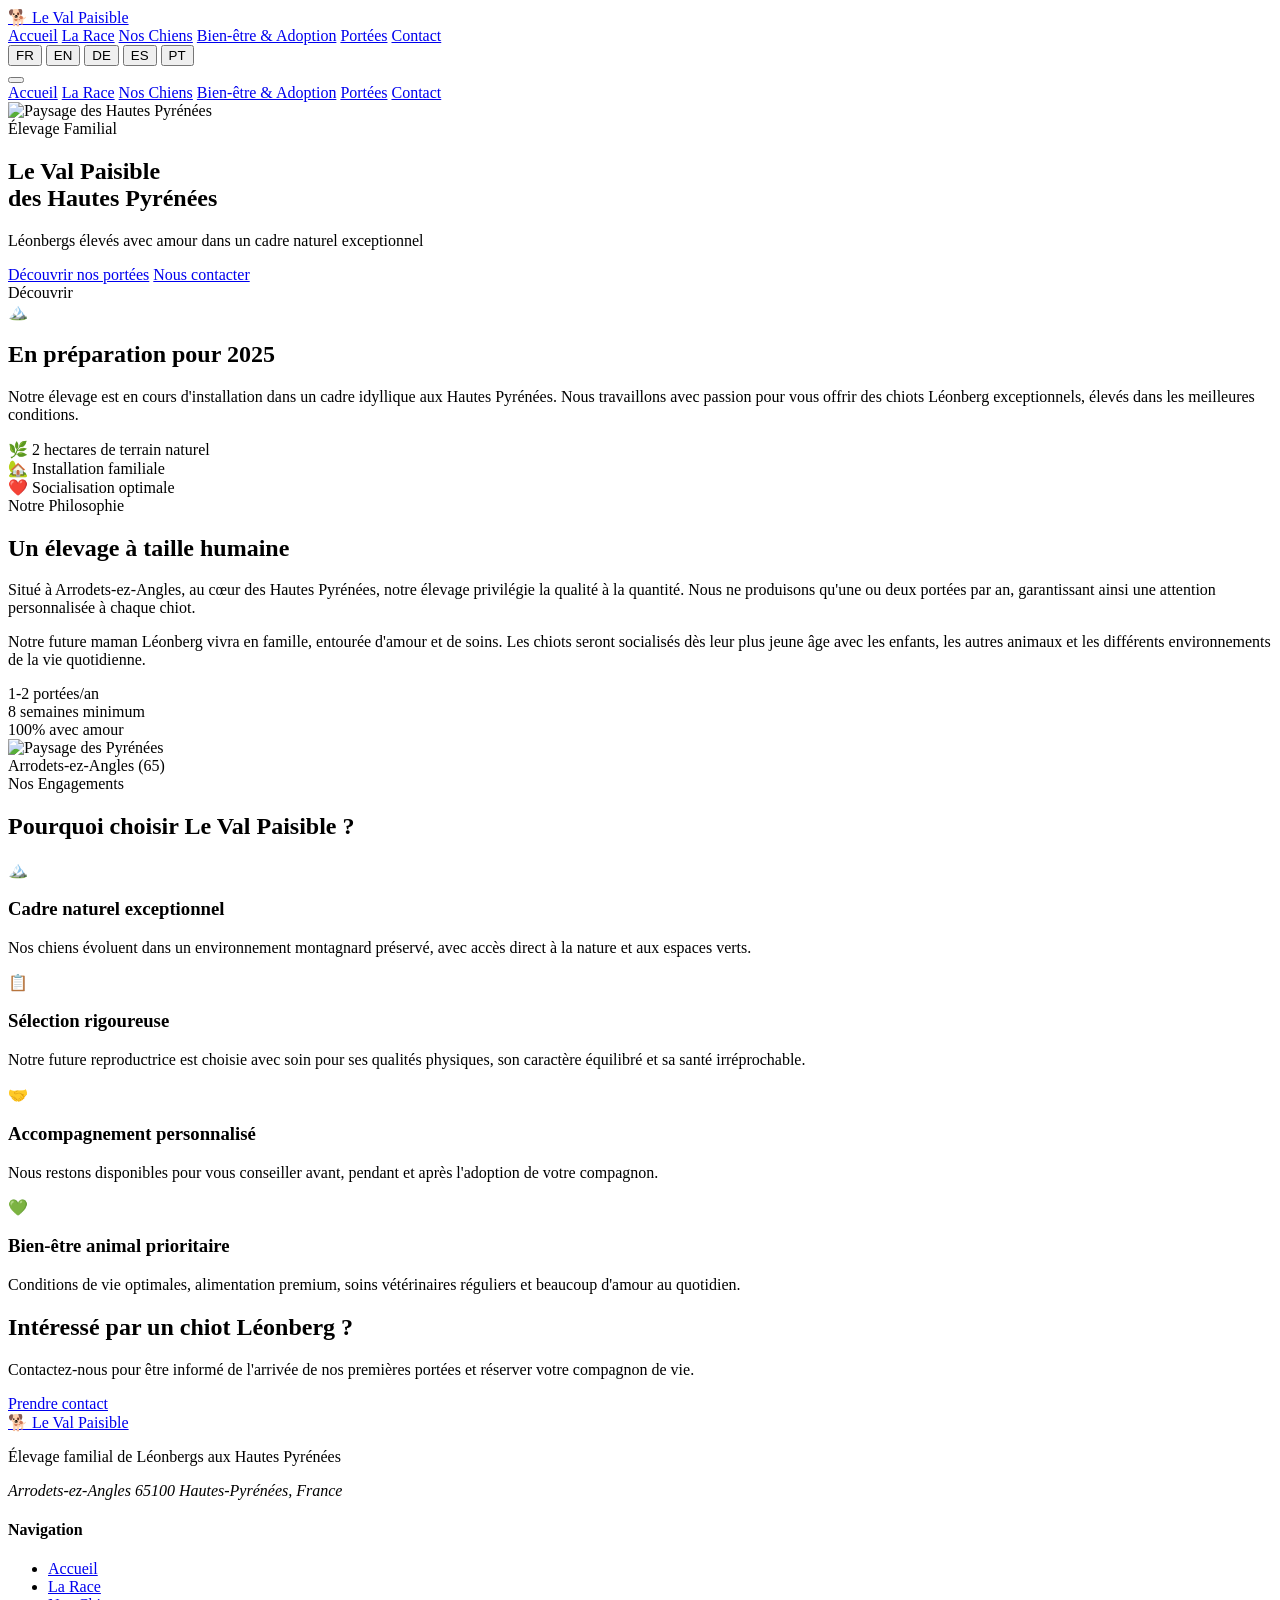
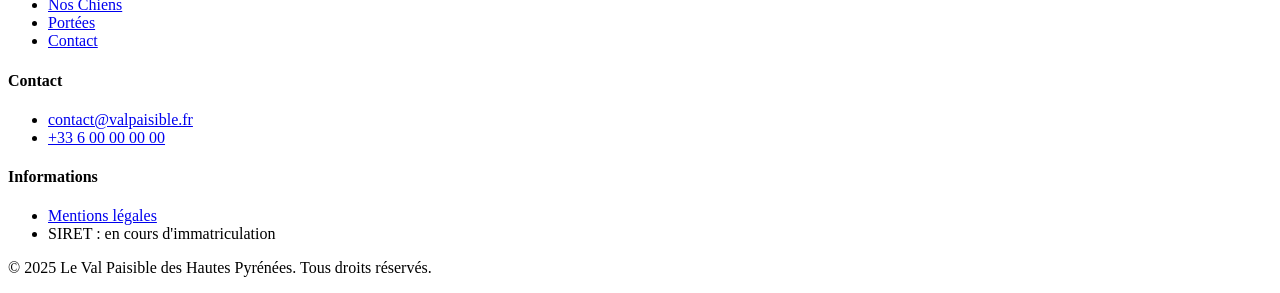
==== index.html @ d99f8576 "Add files via upload" ====
<!DOCTYPE html>
<html lang="fr">
<head>
    <meta charset="UTF-8">
    <meta name="viewport" content="width=device-width, initial-scale=1.0">
    <title>Le Val Paisible des Hautes Pyrénées - Élevage Léonberg</title>
    <meta name="description" content="Élevage familial de Léonbergs aux Hautes Pyrénées. Chiots disponibles en 2025. Sélection, bien-être et socialisation dans un cadre naturel exceptionnel.">
    <meta name="keywords" content="léonberg, élevage, chiots, Hautes Pyrénées, chien de race, Arrodets-ez-Angles">
    
    <!-- Open Graph -->
    <meta property="og:title" content="Le Val Paisible des Hautes Pyrénées - Élevage Léonberg">
    <meta property="og:description" content="Élevage familial de Léonbergs aux Hautes Pyrénées. Chiots disponibles en 2025.">
    <meta property="og:type" content="website">
    <meta property="og:url" content="https://val-paisible-leonberg.github.io/index.html">
    <meta property="og:image" content="images/placeholder-og-image.jpg">
    
    <!-- Favicon -->
    <link rel="icon" type="image/svg+xml" href="data:image/svg+xml,<svg xmlns='http://www.w3.org/2000/svg' viewBox='0 0 100 100'><text y='.9em' font-size='90'>🐕</text></svg>">
    
    <!-- CSS -->
    <link rel="stylesheet" href="css/style.css">
    
    <!-- Google Fonts -->
    <link rel="preconnect" href="https://fonts.googleapis.com">
    <link rel="preconnect" href="https://fonts.gstatic.com" crossorigin>
    <link href="https://fonts.googleapis.com/css2?family=Cormorant+Garamond:wght@400;500;600;700&family=Open+Sans:wght@300;400;500;600&display=swap" rel="stylesheet">
</head>
<body>
    <!-- Header -->
    <header class="header">
        <div class="header-container">
            <a href="index.html" class="logo">
                <span class="logo-icon">🐕</span>
                <span class="logo-text">Le Val Paisible</span>
            </a>
            
            <nav class="nav-desktop">
                <a href="index.html" class="nav-link active" data-i18n="nav_home">Accueil</a>
                <a href="la-race.html" class="nav-link" data-i18n="nav_race">La Race</a>
                <a href="nos-chiens.html" class="nav-link" data-i18n="nav_our_dogs">Nos Chiens</a>
                <a href="bien-etre-adoption.html" class="nav-link" data-i18n="nav_adoption">Bien-être & Adoption</a>
                <a href="portees.html" class="nav-link" data-i18n="nav_litters">Portées</a>
                <a href="contact.html" class="nav-link" data-i18n="nav_contact">Contact</a>
            </nav>
            
            <div class="header-actions">
                <!-- Language Switcher -->
                <div class="language-switcher">
                    <button class="lang-btn active" data-lang="fr" title="Français">FR</button>
                    <button class="lang-btn" data-lang="en" title="English">EN</button>
                    <button class="lang-btn" data-lang="de" title="Deutsch">DE</button>
                    <button class="lang-btn" data-lang="es" title="Español">ES</button>
                    <button class="lang-btn" data-lang="pt" title="Português">PT</button>
                </div>
                
                <!-- Mobile Menu Button -->
                <button class="mobile-menu-btn" aria-label="Menu">
                    <span></span>
                    <span></span>
                    <span></span>
                </button>
            </div>
        </div>
        
        <!-- Mobile Menu -->
        <nav class="nav-mobile">
            <a href="index.html" class="nav-link active" data-i18n="nav_home">Accueil</a>
            <a href="la-race.html" class="nav-link" data-i18n="nav_race">La Race</a>
            <a href="nos-chiens.html" class="nav-link" data-i18n="nav_our_dogs">Nos Chiens</a>
            <a href="bien-etre-adoption.html" class="nav-link" data-i18n="nav_adoption">Bien-être & Adoption</a>
            <a href="portees.html" class="nav-link" data-i18n="nav_litters">Portées</a>
            <a href="contact.html" class="nav-link" data-i18n="nav_contact">Contact</a>
        </nav>
    </header>

    <!-- Hero Section -->
    <section class="hero">
        <div class="hero-bg">
            <img src="images/placeholder-hero-mountains.jpg" alt="Paysage des Hautes Pyrénées" class="hero-image">
            <div class="hero-overlay"></div>
        </div>
        <div class="hero-content">
            <span class="hero-badge" data-i18n="hero_badge">Élevage Familial</span>
            <h1 class="hero-title" data-i18n="hero_title">Le Val Paisible<br>des Hautes Pyrénées</h1>
            <p class="hero-subtitle" data-i18n="hero_subtitle">Léonbergs élevés avec amour dans un cadre naturel exceptionnel</p>
            <div class="hero-cta">
                <a href="portees.html" class="btn btn-primary" data-i18n="btn_litters">Découvrir nos portées</a>
                <a href="contact.html" class="btn btn-secondary" data-i18n="btn_contact">Nous contacter</a>
            </div>
        </div>
        <div class="hero-scroll">
            <span class="scroll-text" data-i18n="scroll_down">Découvrir</span>
            <div class="scroll-arrow"></div>
        </div>
    </section>

    <!-- Preparation Badge Section -->
    <section class="preparation-section">
        <div class="container">
            <div class="preparation-badge-large">
                <span class="badge-icon">🏔️</span>
                <h2 data-i18n="prep_title">En préparation pour 2025</h2>
                <p data-i18n="prep_text">Notre élevage est en cours d'installation dans un cadre idyllique aux Hautes Pyrénées. Nous travaillons avec passion pour vous offrir des chiots Léonberg exceptionnels, élevés dans les meilleures conditions.</p>
                <div class="prep-features">
                    <div class="prep-feature">
                        <span class="feature-icon">🌿</span>
                        <span data-i18n="prep_feature1">2 hectares de terrain naturel</span>
                    </div>
                    <div class="prep-feature">
                        <span class="feature-icon">🏡</span>
                        <span data-i18n="prep_feature2">Installation familiale</span>
                    </div>
                    <div class="prep-feature">
                        <span class="feature-icon">❤️</span>
                        <span data-i18n="prep_feature3">Socialisation optimale</span>
                    </div>
                </div>
            </div>
        </div>
    </section>

    <!-- About Section -->
    <section class="about-section">
        <div class="container">
            <div class="about-grid">
                <div class="about-content">
                    <span class="section-label" data-i18n="about_label">Notre Philosophie</span>
                    <h2 class="section-title" data-i18n="about_title">Un élevage à taille humaine</h2>
                    <p class="about-text" data-i18n="about_text1">Situé à Arrodets-ez-Angles, au cœur des Hautes Pyrénées, notre élevage privilégie la qualité à la quantité. Nous ne produisons qu'une ou deux portées par an, garantissant ainsi une attention personnalisée à chaque chiot.</p>
                    <p class="about-text" data-i18n="about_text2">Notre future maman Léonberg vivra en famille, entourée d'amour et de soins. Les chiots seront socialisés dès leur plus jeune âge avec les enfants, les autres animaux et les différents environnements de la vie quotidienne.</p>
                    <div class="about-stats">
                        <div class="stat">
                            <span class="stat-number">1-2</span>
                            <span class="stat-label" data-i18n="stat_litters">portées/an</span>
                        </div>
                        <div class="stat">
                            <span class="stat-number">8</span>
                            <span class="stat-label" data-i18n="stat_weeks">semaines minimum</span>
                        </div>
                        <div class="stat">
                            <span class="stat-number">100%</span>
                            <span class="stat-label" data-i18n="stat_love">avec amour</span>
                        </div>
                    </div>
                </div>
                <div class="about-image">
                    <img src="images/placeholder-about-landscape.jpg" alt="Paysage des Pyrénées">
                    <div class="about-image-caption">
                        <span data-i18n="caption_location">Arrodets-ez-Angles (65)</span>
                    </div>
                </div>
            </div>
        </div>
    </section>

    <!-- Features Section -->
    <section class="features-section">
        <div class="container">
            <div class="section-header">
                <span class="section-label" data-i18n="features_label">Nos Engagements</span>
                <h2 class="section-title" data-i18n="features_title">Pourquoi choisir Le Val Paisible ?</h2>
            </div>
            <div class="features-grid">
                <div class="feature-card">
                    <div class="feature-icon-large">🏔️</div>
                    <h3 data-i18n="feature1_title">Cadre naturel exceptionnel</h3>
                    <p data-i18n="feature1_text">Nos chiens évoluent dans un environnement montagnard préservé, avec accès direct à la nature et aux espaces verts.</p>
                </div>
                <div class="feature-card">
                    <div class="feature-icon-large">📋</div>
                    <h3 data-i18n="feature2_title">Sélection rigoureuse</h3>
                    <p data-i18n="feature2_text">Notre future reproductrice est choisie avec soin pour ses qualités physiques, son caractère équilibré et sa santé irréprochable.</p>
                </div>
                <div class="feature-card">
                    <div class="feature-icon-large">🤝</div>
                    <h3 data-i18n="feature3_title">Accompagnement personnalisé</h3>
                    <p data-i18n="feature3_text">Nous restons disponibles pour vous conseiller avant, pendant et après l'adoption de votre compagnon.</p>
                </div>
                <div class="feature-card">
                    <div class="feature-icon-large">💚</div>
                    <h3 data-i18n="feature4_title">Bien-être animal prioritaire</h3>
                    <p data-i18n="feature4_text">Conditions de vie optimales, alimentation premium, soins vétérinaires réguliers et beaucoup d'amour au quotidien.</p>
                </div>
            </div>
        </div>
    </section>

    <!-- CTA Section -->
    <section class="cta-section">
        <div class="container">
            <div class="cta-content">
                <h2 data-i18n="cta_title">Intéressé par un chiot Léonberg ?</h2>
                <p data-i18n="cta_text">Contactez-nous pour être informé de l'arrivée de nos premières portées et réserver votre compagnon de vie.</p>
                <a href="contact.html" class="btn btn-primary btn-large" data-i18n="cta_button">Prendre contact</a>
            </div>
        </div>
    </section>

    <!-- Footer -->
    <footer class="footer">
        <div class="container">
            <div class="footer-grid">
                <div class="footer-brand">
                    <a href="index.html" class="footer-logo">
                        <span class="logo-icon">🐕</span>
                        <span class="logo-text">Le Val Paisible</span>
                    </a>
                    <p class="footer-tagline" data-i18n="footer_tagline">Élevage familial de Léonbergs aux Hautes Pyrénées</p>
                    <address class="footer-address">
                        <span>Arrodets-ez-Angles</span>
                        <span>65100 Hautes-Pyrénées, France</span>
                    </address>
                </div>
                <div class="footer-nav">
                    <h4 data-i18n="footer_nav">Navigation</h4>
                    <ul>
                        <li><a href="index.html" data-i18n="nav_home">Accueil</a></li>
                        <li><a href="la-race.html" data-i18n="nav_race">La Race</a></li>
                        <li><a href="nos-chiens.html" data-i18n="nav_our_dogs">Nos Chiens</a></li>
                        <li><a href="portees.html" data-i18n="nav_litters">Portées</a></li>
                        <li><a href="contact.html" data-i18n="nav_contact">Contact</a></li>
                    </ul>
                </div>
                <div class="footer-contact">
                    <h4 data-i18n="footer_contact">Contact</h4>
                    <ul>
                        <li><a href="mailto:contact@valpaisible.fr">contact@valpaisible.fr</a></li>
                        <li><a href="tel:+33600000000">+33 6 00 00 00 00</a></li>
                    </ul>
                </div>
                <div class="footer-legal">
                    <h4 data-i18n="footer_legal">Informations</h4>
                    <ul>
                        <li><a href="#" data-i18n="footer_mentions">Mentions légales</a></li>
                        <li><span data-i18n="footer_siret">SIRET : en cours d'immatriculation</span></li>
                    </ul>
                </div>
            </div>
            <div class="footer-bottom">
                <p>&copy; 2025 Le Val Paisible des Hautes Pyrénées. <span data-i18n="footer_rights">Tous droits réservés.</span></p>
            </div>
        </div>
    </footer>

    <!-- JavaScript -->
    <script src="js/main.js"></script>
</body>
</html>
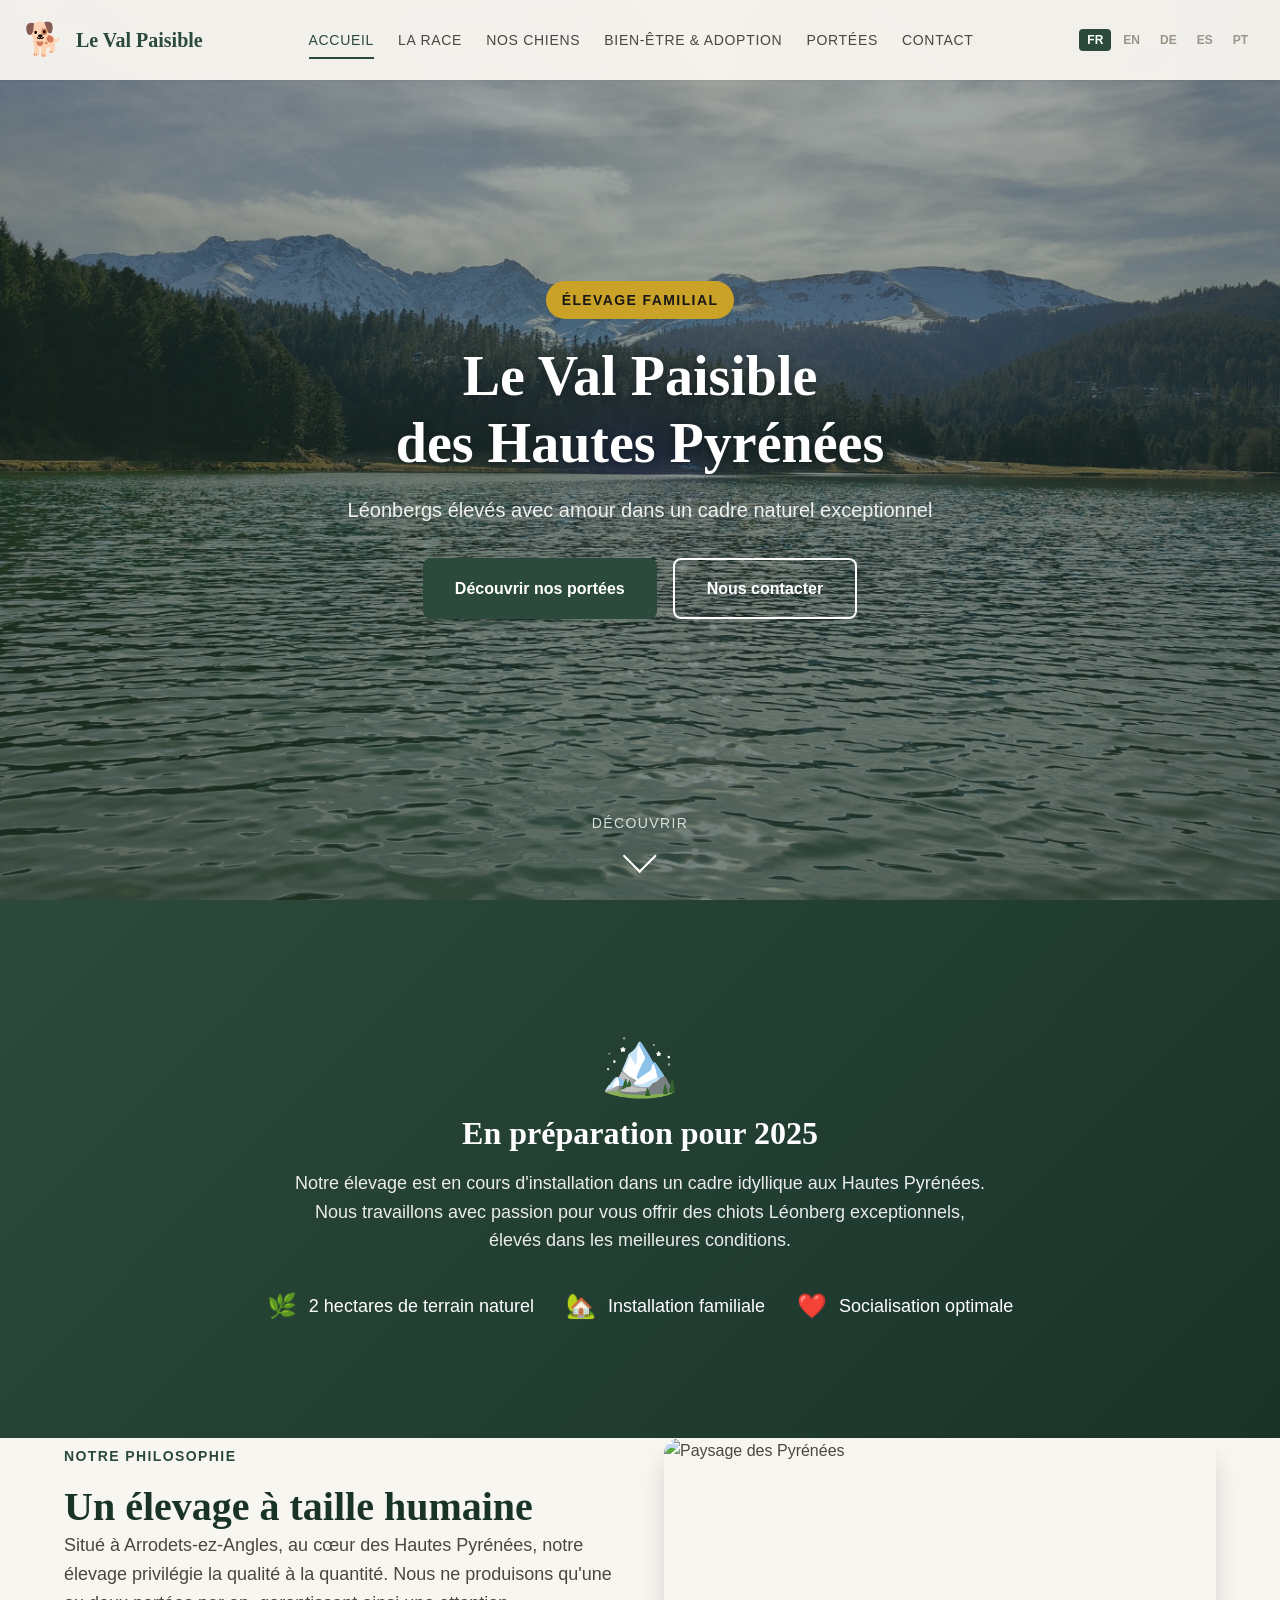
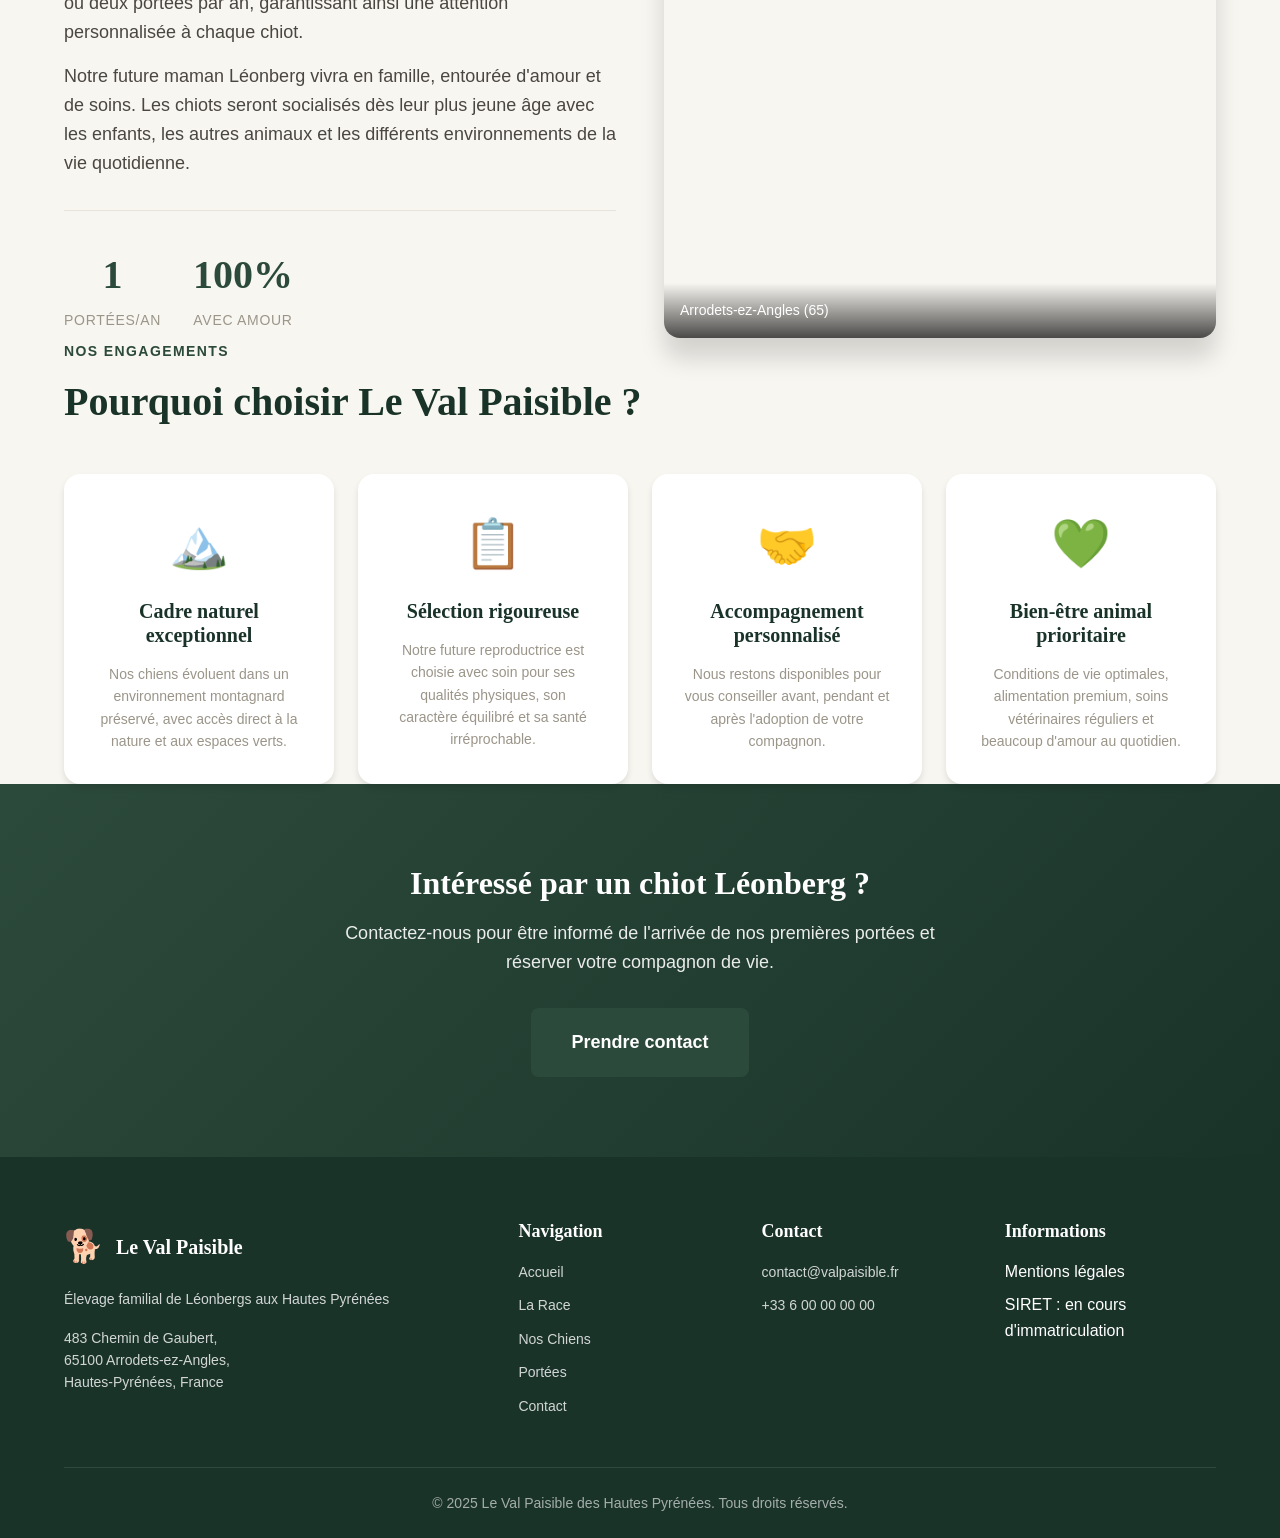
==== commit 31957452: "Update index.html" ====
--- a/index.html
+++ b/index.html
@@ -100,11 +100,11 @@
             <div class="preparation-badge-large">
                 <span class="badge-icon">🏔️</span>
                 <h2 data-i18n="prep_title">En préparation pour 2025</h2>
-                <p data-i18n="prep_text">Notre élevage est en cours d'installation dans un cadre idyllique aux Hautes Pyrénées. Nous travaillons avec passion pour vous offrir des chiots Léonberg exceptionnels, élevés dans les meilleures conditions.</p>
+                <p data-i18n="prep_text">Notre élevage est en cours d'installation dans un cadre idyllique aux Hautes Pyrénées. Nous travaillons avec passion pour vous offrir des chiots Léonberg, élevés dans les meilleures conditions.</p>
                 <div class="prep-features">
                     <div class="prep-feature">
                         <span class="feature-icon">🌿</span>
-                        <span data-i18n="prep_feature1">2 hectares de terrain naturel</span>
+                        <span data-i18n="prep_feature1">1 hectares de terrain naturel</span>
                     </div>
                     <div class="prep-feature">
                         <span class="feature-icon">🏡</span>
@@ -126,16 +126,12 @@
                 <div class="about-content">
                     <span class="section-label" data-i18n="about_label">Notre Philosophie</span>
                     <h2 class="section-title" data-i18n="about_title">Un élevage à taille humaine</h2>
-                    <p class="about-text" data-i18n="about_text1">Situé à Arrodets-ez-Angles, au cœur des Hautes Pyrénées, notre élevage privilégie la qualité à la quantité. Nous ne produisons qu'une ou deux portées par an, garantissant ainsi une attention personnalisée à chaque chiot.</p>
-                    <p class="about-text" data-i18n="about_text2">Notre future maman Léonberg vivra en famille, entourée d'amour et de soins. Les chiots seront socialisés dès leur plus jeune âge avec les enfants, les autres animaux et les différents environnements de la vie quotidienne.</p>
+                    <p class="about-text" data-i18n="about_text1">Situé à Arrodets-ez-Angles, au cœur des Hautes Pyrénées, notre élevage privilégie la qualité à la quantité. Nous ne produisons qu'une portées par an, garantissant ainsi une attention personnalisée à chaque chiot.</p>
+                    <p class="about-text" data-i18n="about_text2">Notre future maman Léonberg vie en famille, entourée d'amour et de soins. Les chiots seront socialisés dès leur plus jeune âge avec les autres animaux (chats, chèvres, moutons) et les différents environnements de la vie quotidienne.</p>
                     <div class="about-stats">
                         <div class="stat">
-                            <span class="stat-number">1-2</span>
+                            <span class="stat-number">1</span>
                             <span class="stat-label" data-i18n="stat_litters">portées/an</span>
-                        </div>
-                        <div class="stat">
-                            <span class="stat-number">8</span>
-                            <span class="stat-label" data-i18n="stat_weeks">semaines minimum</span>
                         </div>
                         <div class="stat">
                             <span class="stat-number">100%</span>
@@ -205,10 +201,11 @@
                         <span class="logo-icon">🐕</span>
                         <span class="logo-text">Le Val Paisible</span>
                     </a>
-                    <p class="footer-tagline" data-i18n="footer_tagline">Élevage familial de Léonbergs aux Hautes Pyrénées</p>
+                    <p class="footer-tagline" data-i18n="footer_tagline">Élevage familial de Léonbergs dans les Hautes Pyrénées</p>
                     <address class="footer-address">
-                        <span>Arrodets-ez-Angles</span>
-                        <span>65100 Hautes-Pyrénées, France</span>
+                        <span>483 Chemin de Gaubert,</span>
+                        <span>65100 Arrodets-ez-Angles,</span>
+                        <span>Hautes-Pyrénées, France</span>
                     </address>
                 </div>
                 <div class="footer-nav">
--- a/css/style.css
+++ b/css/style.css
@@ -0,0 +1,2366 @@
+/* ========================================
+   LE VAL PAISIBLE - Élevage Léonberg
+   Styles principaux - Design Montagne
+   ======================================== */
+
+/* Variables CSS - Palette Montagne */
+:root {
+    /* Couleurs principales */
+    --color-primary: #2C4A3B;
+    --color-primary-dark: #1A3329;
+    --color-primary-light: #4A6B52;
+    
+    /* Couleurs secondaires - tons montagne */
+    --color-mountain: #5B6B73;
+    --color-stone: #8B9A7C;
+    --color-earth: #A69076;
+    --color-sand: #D4C4A8;
+    
+    /* Couleurs neutres */
+    --color-white: #FFFFFF;
+    --color-cream: #F8F6F1;
+    --color-light-gray: #E8E4DC;
+    --color-gray: #9B9589;
+    --color-dark-gray: #4A4640;
+    --color-black: #1A1816;
+    
+    /* Couleurs d'accent */
+    --color-accent: #C9A227;
+    --color-accent-light: #E5C76B;
+    --color-warning: #D97706;
+    --color-error: #DC2626;
+    --color-success: #16A34A;
+    
+    /* Typographie */
+    --font-heading: 'Cormorant Garamond', Georgia, serif;
+    --font-body: 'Open Sans', -apple-system, BlinkMacSystemFont, sans-serif;
+    
+    /* Tailles de police */
+    --text-xs: 0.75rem;
+    --text-sm: 0.875rem;
+    --text-base: 1rem;
+    --text-lg: 1.125rem;
+    --text-xl: 1.25rem;
+    --text-2xl: 1.5rem;
+    --text-3xl: 2rem;
+    --text-4xl: 2.5rem;
+    --text-5xl: 3.5rem;
+    --text-6xl: 4.5rem;
+    
+    /* Espacements */
+    --space-1: 0.25rem;
+    --space-2: 0.5rem;
+    --space-3: 0.75rem;
+    --space-4: 1rem;
+    --space-5: 1.25rem;
+    --space-6: 1.5rem;
+    --space-8: 2rem;
+    --space-10: 2.5rem;
+    --space-12: 3rem;
+    --space-16: 4rem;
+    --space-20: 5rem;
+    --space-24: 6rem;
+    
+    /* Ombres */
+    --shadow-sm: 0 1px 2px rgba(0, 0, 0, 0.05);
+    --shadow-md: 0 4px 6px rgba(0, 0, 0, 0.1);
+    --shadow-lg: 0 10px 15px rgba(0, 0, 0, 0.1);
+    --shadow-xl: 0 20px 25px rgba(0, 0, 0, 0.15);
+    
+    /* Bordures */
+    --radius-sm: 0.25rem;
+    --radius-md: 0.5rem;
+    --radius-lg: 1rem;
+    --radius-xl: 1.5rem;
+    --radius-full: 9999px;
+    
+    /* Transitions */
+    --transition-fast: 150ms ease;
+    --transition-base: 300ms ease;
+    --transition-slow: 500ms ease;
+    
+    /* Header height */
+    --header-height: 80px;
+    --header-height-mobile: 70px;
+}
+
+/* Reset et base */
+*, *::before, *::after {
+    box-sizing: border-box;
+    margin: 0;
+    padding: 0;
+}
+
+html {
+    scroll-behavior: smooth;
+    font-size: 16px;
+}
+
+body {
+    font-family: var(--font-body);
+    font-size: var(--text-base);
+    line-height: 1.6;
+    color: var(--color-dark-gray);
+    background-color: var(--color-cream);
+    -webkit-font-smoothing: antialiased;
+    -moz-osx-font-smoothing: grayscale;
+}
+
+img {
+    max-width: 100%;
+    height: auto;
+    display: block;
+}
+
+a {
+    color: inherit;
+    text-decoration: none;
+    transition: color var(--transition-fast);
+}
+
+ul, ol {
+    list-style: none;
+}
+
+button {
+    font-family: inherit;
+    cursor: pointer;
+    border: none;
+    background: none;
+}
+
+input, textarea, select {
+    font-family: inherit;
+    font-size: inherit;
+}
+
+/* Typographie */
+h1, h2, h3, h4, h5, h6 {
+    font-family: var(--font-heading);
+    font-weight: 600;
+    line-height: 1.2;
+    color: var(--color-primary-dark);
+}
+
+h1 { font-size: var(--text-4xl); }
+h2 { font-size: var(--text-3xl); }
+h3 { font-size: var(--text-2xl); }
+h4 { font-size: var(--text-xl); }
+
+p {
+    margin-bottom: var(--space-4);
+}
+
+/* Container */
+.container {
+    width: 100%;
+    max-width: 1200px;
+    margin: 0 auto;
+    padding: 0 var(--space-6);
+}
+
+/* ========================================
+   HEADER
+   ======================================== */
+.header {
+    position: fixed;
+    top: 0;
+    left: 0;
+    right: 0;
+    height: var(--header-height);
+    background: rgba(248, 246, 241, 0.95);
+    backdrop-filter: blur(10px);
+    -webkit-backdrop-filter: blur(10px);
+    z-index: 1000;
+    box-shadow: var(--shadow-sm);
+    transition: all var(--transition-base);
+}
+
+.header-container {
+    display: flex;
+    align-items: center;
+    justify-content: space-between;
+    height: 100%;
+    max-width: 1400px;
+    margin: 0 auto;
+    padding: 0 var(--space-6);
+}
+
+/* Logo */
+.logo {
+    display: flex;
+    align-items: center;
+    gap: var(--space-3);
+}
+
+.logo-icon {
+    font-size: 2rem;
+}
+
+.logo-text {
+    font-family: var(--font-heading);
+    font-size: var(--text-xl);
+    font-weight: 600;
+    color: var(--color-primary);
+}
+
+/* Navigation Desktop */
+.nav-desktop {
+    display: flex;
+    align-items: center;
+    gap: var(--space-6);
+}
+
+.nav-link {
+    font-size: var(--text-sm);
+    font-weight: 500;
+    color: var(--color-dark-gray);
+    text-transform: uppercase;
+    letter-spacing: 0.05em;
+    padding: var(--space-2) 0;
+    position: relative;
+}
+
+.nav-link::after {
+    content: '';
+    position: absolute;
+    bottom: 0;
+    left: 0;
+    width: 0;
+    height: 2px;
+    background: var(--color-primary);
+    transition: width var(--transition-base);
+}
+
+.nav-link:hover,
+.nav-link.active {
+    color: var(--color-primary);
+}
+
+.nav-link:hover::after,
+.nav-link.active::after {
+    width: 100%;
+}
+
+/* Header Actions */
+.header-actions {
+    display: flex;
+    align-items: center;
+    gap: var(--space-4);
+}
+
+/* Language Switcher */
+.language-switcher {
+    display: flex;
+    gap: var(--space-1);
+}
+
+.lang-btn {
+    padding: var(--space-1) var(--space-2);
+    font-size: var(--text-xs);
+    font-weight: 600;
+    color: var(--color-gray);
+    border-radius: var(--radius-sm);
+    transition: all var(--transition-fast);
+}
+
+.lang-btn:hover {
+    color: var(--color-primary);
+    background: var(--color-light-gray);
+}
+
+.lang-btn.active {
+    color: var(--color-white);
+    background: var(--color-primary);
+}
+
+/* Mobile Menu Button */
+.mobile-menu-btn {
+    display: none;
+    flex-direction: column;
+    gap: 5px;
+    padding: var(--space-2);
+}
+
+.mobile-menu-btn span {
+    display: block;
+    width: 25px;
+    height: 2px;
+    background: var(--color-primary);
+    transition: all var(--transition-base);
+}
+
+.mobile-menu-btn.active span:nth-child(1) {
+    transform: rotate(45deg) translate(5px, 5px);
+}
+
+.mobile-menu-btn.active span:nth-child(2) {
+    opacity: 0;
+}
+
+.mobile-menu-btn.active span:nth-child(3) {
+    transform: rotate(-45deg) translate(5px, -5px);
+}
+
+/* Mobile Navigation */
+.nav-mobile {
+    display: none;
+    position: absolute;
+    top: var(--header-height);
+    left: 0;
+    right: 0;
+    background: var(--color-white);
+    padding: var(--space-6);
+    box-shadow: var(--shadow-lg);
+    flex-direction: column;
+    gap: var(--space-4);
+}
+
+.nav-mobile.active {
+    display: flex;
+}
+
+.nav-mobile .nav-link {
+    font-size: var(--text-lg);
+    padding: var(--space-3) 0;
+}
+
+/* ========================================
+   HERO SECTION
+   ======================================== */
+.hero {
+    position: relative;
+    height: 100vh;
+    min-height: 600px;
+    display: flex;
+    align-items: center;
+    justify-content: center;
+    overflow: hidden;
+}
+
+.hero-bg {
+    position: absolute;
+    inset: 0;
+    z-index: 0;
+}
+
+.hero-image {
+    width: 100%;
+    height: 100%;
+    object-fit: cover;
+}
+
+.hero-overlay {
+    position: absolute;
+    inset: 0;
+    background: linear-gradient(
+        to bottom,
+        rgba(26, 51, 41, 0.4) 0%,
+        rgba(26, 51, 41, 0.6) 100%
+    );
+}
+
+.hero-content {
+    position: relative;
+    z-index: 1;
+    text-align: center;
+    color: var(--color-white);
+    padding: var(--space-6);
+    max-width: 800px;
+}
+
+.hero-badge {
+    display: inline-block;
+    padding: var(--space-2) var(--space-4);
+    background: var(--color-accent);
+    color: var(--color-black);
+    font-size: var(--text-sm);
+    font-weight: 600;
+    text-transform: uppercase;
+    letter-spacing: 0.1em;
+    border-radius: var(--radius-full);
+    margin-bottom: var(--space-6);
+}
+
+.hero-title {
+    font-size: var(--text-5xl);
+    font-weight: 700;
+    color: var(--color-white);
+    margin-bottom: var(--space-4);
+    text-shadow: 0 2px 10px rgba(0, 0, 0, 0.3);
+}
+
+.hero-subtitle {
+    font-size: var(--text-xl);
+    color: rgba(255, 255, 255, 0.9);
+    margin-bottom: var(--space-8);
+}
+
+.hero-cta {
+    display: flex;
+    gap: var(--space-4);
+    justify-content: center;
+    flex-wrap: wrap;
+}
+
+.hero-scroll {
+    position: absolute;
+    bottom: var(--space-8);
+    left: 50%;
+    transform: translateX(-50%);
+    text-align: center;
+    color: var(--color-white);
+    z-index: 1;
+}
+
+.scroll-text {
+    font-size: var(--text-sm);
+    text-transform: uppercase;
+    letter-spacing: 0.1em;
+    opacity: 0.8;
+}
+
+.scroll-arrow {
+    width: 24px;
+    height: 24px;
+    border-right: 2px solid currentColor;
+    border-bottom: 2px solid currentColor;
+    transform: rotate(45deg);
+    margin: var(--space-2) auto 0;
+    animation: bounce 2s infinite;
+}
+
+@keyframes bounce {
+    0%, 20%, 50%, 80%, 100% { transform: translateY(0) rotate(45deg); }
+    40% { transform: translateY(-10px) rotate(45deg); }
+    60% { transform: translateY(-5px) rotate(45deg); }
+}
+
+/* ========================================
+   BUTTONS
+   ======================================== */
+.btn {
+    display: inline-flex;
+    align-items: center;
+    justify-content: center;
+    gap: var(--space-2);
+    padding: var(--space-4) var(--space-8);
+    font-size: var(--text-base);
+    font-weight: 600;
+    border-radius: var(--radius-md);
+    transition: all var(--transition-base);
+    cursor: pointer;
+}
+
+.btn-primary {
+    background: var(--color-primary);
+    color: var(--color-white);
+}
+
+.btn-primary:hover {
+    background: var(--color-primary-dark);
+    transform: translateY(-2px);
+    box-shadow: var(--shadow-md);
+}
+
+.btn-secondary {
+    background: transparent;
+    color: var(--color-white);
+    border: 2px solid var(--color-white);
+}
+
+.btn-secondary:hover {
+    background: var(--color-white);
+    color: var(--color-primary);
+}
+
+.btn-large {
+    padding: var(--space-5) var(--space-10);
+    font-size: var(--text-lg);
+}
+
+/* ========================================
+   SECTIONS
+   ======================================== */
+.content-section {
+    padding: var(--space-24) 0;
+}
+
+.bg-light {
+    background: var(--color-light-gray);
+}
+
+.section-header {
+    margin-bottom: var(--space-12);
+}
+
+.section-header.centered {
+    text-align: center;
+}
+
+.section-label {
+    display: inline-block;
+    font-size: var(--text-sm);
+    font-weight: 600;
+    text-transform: uppercase;
+    letter-spacing: 0.1em;
+    color: var(--color-primary);
+    margin-bottom: var(--space-4);
+}
+
+.section-title {
+    font-size: var(--text-4xl);
+    color: var(--color-primary-dark);
+}
+
+/* ========================================
+   PREPARATION SECTION
+   ======================================== */
+.preparation-section {
+    padding: var(--space-16) 0;
+    background: linear-gradient(135deg, var(--color-primary) 0%, var(--color-primary-dark) 100%);
+}
+
+.preparation-badge-large {
+    text-align: center;
+    color: var(--color-white);
+    padding: var(--space-12);
+}
+
+.badge-icon {
+    font-size: 4rem;
+    margin-bottom: var(--space-6);
+}
+
+.preparation-badge-large h2 {
+    font-size: var(--text-3xl);
+    color: var(--color-white);
+    margin-bottom: var(--space-4);
+}
+
+.preparation-badge-large p {
+    font-size: var(--text-lg);
+    opacity: 0.9;
+    max-width: 700px;
+    margin: 0 auto var(--space-8);
+}
+
+.prep-features {
+    display: flex;
+    justify-content: center;
+    gap: var(--space-8);
+    flex-wrap: wrap;
+    margin-top: var(--space-8);
+}
+
+.prep-feature {
+    display: flex;
+    align-items: center;
+    gap: var(--space-3);
+    font-size: var(--text-lg);
+}
+
+.prep-feature .feature-icon {
+    font-size: 1.5rem;
+}
+
+/* ========================================
+   ABOUT SECTION
+   ======================================== */
+.about-grid {
+    display: grid;
+    grid-template-columns: 1fr 1fr;
+    gap: var(--space-12);
+    align-items: center;
+}
+
+.about-text {
+    font-size: var(--text-lg);
+    color: var(--color-dark-gray);
+}
+
+.about-stats {
+    display: flex;
+    gap: var(--space-8);
+    margin-top: var(--space-8);
+    padding-top: var(--space-8);
+    border-top: 1px solid var(--color-light-gray);
+}
+
+.stat {
+    text-align: center;
+}
+
+.stat-number {
+    display: block;
+    font-family: var(--font-heading);
+    font-size: var(--text-4xl);
+    font-weight: 700;
+    color: var(--color-primary);
+}
+
+.stat-label {
+    font-size: var(--text-sm);
+    color: var(--color-gray);
+    text-transform: uppercase;
+    letter-spacing: 0.05em;
+}
+
+.about-image {
+    position: relative;
+    border-radius: var(--radius-lg);
+    overflow: hidden;
+    box-shadow: var(--shadow-xl);
+}
+
+.about-image img {
+    width: 100%;
+    height: 500px;
+    object-fit: cover;
+}
+
+.about-image-caption {
+    position: absolute;
+    bottom: 0;
+    left: 0;
+    right: 0;
+    padding: var(--space-4);
+    background: linear-gradient(to top, rgba(0,0,0,0.7), transparent);
+    color: var(--color-white);
+    font-size: var(--text-sm);
+}
+
+/* ========================================
+   FEATURES SECTION
+   ======================================== */
+.features-grid {
+    display: grid;
+    grid-template-columns: repeat(4, 1fr);
+    gap: var(--space-6);
+}
+
+.feature-card {
+    background: var(--color-white);
+    padding: var(--space-8);
+    border-radius: var(--radius-lg);
+    box-shadow: var(--shadow-md);
+    text-align: center;
+    transition: all var(--transition-base);
+}
+
+.feature-card:hover {
+    transform: translateY(-5px);
+    box-shadow: var(--shadow-xl);
+}
+
+.feature-icon-large {
+    font-size: 3rem;
+    margin-bottom: var(--space-4);
+}
+
+.feature-card h3 {
+    font-size: var(--text-xl);
+    margin-bottom: var(--space-4);
+}
+
+.feature-card p {
+    font-size: var(--text-sm);
+    color: var(--color-gray);
+    margin-bottom: 0;
+}
+
+/* ========================================
+   CTA SECTION
+   ======================================== */
+.cta-section {
+    padding: var(--space-20) 0;
+    background: linear-gradient(135deg, var(--color-primary) 0%, var(--color-primary-dark) 100%);
+    text-align: center;
+}
+
+.cta-content {
+    max-width: 600px;
+    margin: 0 auto;
+    color: var(--color-white);
+}
+
+.cta-content h2 {
+    font-size: var(--text-3xl);
+    color: var(--color-white);
+    margin-bottom: var(--space-4);
+}
+
+.cta-content p {
+    font-size: var(--text-lg);
+    opacity: 0.9;
+    margin-bottom: var(--space-8);
+}
+
+/* ========================================
+   PAGE HEADER
+   ======================================== */
+.page-header {
+    position: relative;
+    height: 50vh;
+    min-height: 400px;
+    display: flex;
+    align-items: center;
+    justify-content: center;
+    overflow: hidden;
+    margin-top: var(--header-height);
+}
+
+.page-header-bg {
+    position: absolute;
+    inset: 0;
+    z-index: 0;
+}
+
+.page-header-image {
+    width: 100%;
+    height: 100%;
+    object-fit: cover;
+}
+
+.page-header-overlay {
+    position: absolute;
+    inset: 0;
+    background: linear-gradient(
+        to bottom,
+        rgba(26, 51, 41, 0.5) 0%,
+        rgba(26, 51, 41, 0.7) 100%
+    );
+}
+
+.page-header-content {
+    position: relative;
+    z-index: 1;
+    text-align: center;
+    color: var(--color-white);
+    padding: var(--space-6);
+}
+
+.page-title {
+    font-size: var(--text-5xl);
+    color: var(--color-white);
+    margin-bottom: var(--space-4);
+}
+
+.page-subtitle {
+    font-size: var(--text-xl);
+    opacity: 0.9;
+}
+
+/* ========================================
+   CONTENT GRID
+   ======================================== */
+.content-grid {
+    display: grid;
+    grid-template-columns: 1fr 1fr;
+    gap: var(--space-12);
+    align-items: center;
+}
+
+.content-grid.reverse {
+    direction: rtl;
+}
+
+.content-grid.reverse > * {
+    direction: ltr;
+}
+
+.content-text p {
+    font-size: var(--text-lg);
+    margin-bottom: var(--space-4);
+}
+
+.content-image {
+    position: relative;
+    border-radius: var(--radius-lg);
+    overflow: hidden;
+    box-shadow: var(--shadow-lg);
+}
+
+.content-image img {
+    width: 100%;
+    height: 400px;
+    object-fit: cover;
+}
+
+.image-caption {
+    position: absolute;
+    bottom: 0;
+    left: 0;
+    right: 0;
+    padding: var(--space-4);
+    background: linear-gradient(to top, rgba(0,0,0,0.7), transparent);
+    color: var(--color-white);
+    font-size: var(--text-sm);
+}
+
+/* ========================================
+   CHARACTERISTICS
+   ======================================== */
+.characteristics-grid {
+    display: grid;
+    grid-template-columns: repeat(4, 1fr);
+    gap: var(--space-6);
+}
+
+.characteristic-card {
+    background: var(--color-white);
+    padding: var(--space-8);
+    border-radius: var(--radius-lg);
+    box-shadow: var(--shadow-md);
+    text-align: center;
+}
+
+.char-icon {
+    font-size: 2.5rem;
+    margin-bottom: var(--space-4);
+}
+
+.characteristic-card h3 {
+    font-size: var(--text-lg);
+    margin-bottom: var(--space-4);
+}
+
+.char-specs {
+    margin-bottom: var(--space-4);
+}
+
+.spec {
+    display: flex;
+    justify-content: space-between;
+    padding: var(--space-2) 0;
+    border-bottom: 1px solid var(--color-light-gray);
+}
+
+.spec-label {
+    font-size: var(--text-sm);
+    color: var(--color-gray);
+}
+
+.spec-value {
+    font-weight: 600;
+    color: var(--color-primary);
+}
+
+.char-note {
+    font-size: var(--text-sm);
+    color: var(--color-gray);
+    margin-bottom: 0;
+}
+
+/* ========================================
+   TEMPERAMENT
+   ======================================== */
+.temperament-traits {
+    margin-top: var(--space-6);
+    padding: var(--space-6);
+    background: var(--color-cream);
+    border-radius: var(--radius-lg);
+}
+
+.temperament-traits h4 {
+    font-size: var(--text-lg);
+    margin-bottom: var(--space-4);
+}
+
+.traits-list {
+    display: grid;
+    grid-template-columns: repeat(2, 1fr);
+    gap: var(--space-3);
+}
+
+.traits-list li {
+    display: flex;
+    align-items: center;
+    gap: var(--space-2);
+}
+
+.trait-dot {
+    width: 8px;
+    height: 8px;
+    background: var(--color-primary);
+    border-radius: 50%;
+    flex-shrink: 0;
+}
+
+/* ========================================
+   CARE SECTION
+   ======================================== */
+.care-grid {
+    display: grid;
+    grid-template-columns: repeat(3, 1fr);
+    gap: var(--space-6);
+}
+
+.care-item {
+    background: var(--color-white);
+    padding: var(--space-6);
+    border-radius: var(--radius-lg);
+    box-shadow: var(--shadow-sm);
+}
+
+.care-icon {
+    font-size: 2rem;
+    margin-bottom: var(--space-4);
+}
+
+.care-item h3 {
+    font-size: var(--text-lg);
+    margin-bottom: var(--space-3);
+}
+
+.care-item p {
+    font-size: var(--text-sm);
+    color: var(--color-gray);
+    margin-bottom: 0;
+}
+
+/* ========================================
+   HEALTH SECTION
+   ======================================== */
+.health-tests {
+    margin-top: var(--space-6);
+    padding: var(--space-6);
+    background: var(--color-cream);
+    border-radius: var(--radius-lg);
+}
+
+.health-tests h4 {
+    font-size: var(--text-lg);
+    margin-bottom: var(--space-4);
+}
+
+.tests-list {
+    display: flex;
+    flex-direction: column;
+    gap: var(--space-3);
+}
+
+.tests-list li {
+    display: flex;
+    align-items: center;
+    gap: var(--space-3);
+}
+
+.test-check {
+    color: var(--color-success);
+    font-weight: 700;
+}
+
+/* ========================================
+   DOG PROFILE
+   ======================================== */
+.dog-profile {
+    background: var(--color-white);
+    border-radius: var(--radius-xl);
+    overflow: hidden;
+    box-shadow: var(--shadow-lg);
+}
+
+.dog-profile-header {
+    padding: var(--space-8);
+    background: linear-gradient(135deg, var(--color-primary) 0%, var(--color-primary-dark) 100%);
+    color: var(--color-white);
+    text-align: center;
+}
+
+.dog-badge {
+    display: inline-block;
+    padding: var(--space-1) var(--space-3);
+    background: var(--color-accent);
+    color: var(--color-black);
+    font-size: var(--text-xs);
+    font-weight: 600;
+    text-transform: uppercase;
+    letter-spacing: 0.1em;
+    border-radius: var(--radius-full);
+    margin-bottom: var(--space-4);
+}
+
+.dog-name {
+    font-size: var(--text-4xl);
+    color: var(--color-white);
+    margin-bottom: var(--space-2);
+}
+
+.dog-breed {
+    font-size: var(--text-lg);
+    opacity: 0.9;
+}
+
+.dog-profile-grid {
+    display: grid;
+    grid-template-columns: 1fr 1fr;
+    gap: var(--space-8);
+    padding: var(--space-8);
+}
+
+.dog-gallery {
+    display: flex;
+    flex-direction: column;
+    gap: var(--space-4);
+}
+
+.dog-main-image {
+    border-radius: var(--radius-lg);
+    overflow: hidden;
+}
+
+.dog-main-image img {
+    width: 100%;
+    height: 400px;
+    object-fit: cover;
+}
+
+.dog-thumbnails {
+    display: grid;
+    grid-template-columns: repeat(3, 1fr);
+    gap: var(--space-3);
+}
+
+.dog-thumbnails img {
+    height: 100px;
+    object-fit: cover;
+    border-radius: var(--radius-md);
+    cursor: pointer;
+    transition: opacity var(--transition-fast);
+}
+
+.dog-thumbnails img:hover {
+    opacity: 0.8;
+}
+
+.dog-info h3 {
+    font-size: var(--text-xl);
+    margin-bottom: var(--space-4);
+    padding-bottom: var(--space-3);
+    border-bottom: 2px solid var(--color-light-gray);
+}
+
+.details-grid {
+    display: grid;
+    gap: var(--space-3);
+    margin-bottom: var(--space-6);
+}
+
+.detail-item {
+    display: flex;
+    justify-content: space-between;
+    padding: var(--space-3) 0;
+    border-bottom: 1px solid var(--color-light-gray);
+}
+
+.detail-label {
+    font-size: var(--text-sm);
+    color: var(--color-gray);
+}
+
+.detail-value {
+    font-weight: 600;
+    color: var(--color-primary-dark);
+}
+
+.health-list {
+    display: flex;
+    flex-direction: column;
+    gap: var(--space-3);
+    margin-bottom: var(--space-6);
+}
+
+.health-list li {
+    display: flex;
+    align-items: center;
+    gap: var(--space-3);
+}
+
+.health-status {
+    font-size: 1.2rem;
+}
+
+.health-status.pending {
+    opacity: 0.5;
+}
+
+.document-links {
+    display: flex;
+    flex-direction: column;
+    gap: var(--space-3);
+}
+
+.doc-link {
+    display: flex;
+    align-items: center;
+    gap: var(--space-3);
+    padding: var(--space-3) var(--space-4);
+    background: var(--color-cream);
+    border-radius: var(--radius-md);
+    transition: all var(--transition-fast);
+}
+
+.doc-link:hover:not(.disabled) {
+    background: var(--color-primary);
+    color: var(--color-white);
+}
+
+.doc-link.disabled {
+    opacity: 0.5;
+    cursor: not-allowed;
+}
+
+.doc-icon {
+    font-size: 1.2rem;
+}
+
+.documents-note {
+    font-size: var(--text-sm);
+    color: var(--color-gray);
+    margin-top: var(--space-4);
+    font-style: italic;
+}
+
+.dog-description {
+    padding: var(--space-8);
+    border-top: 1px solid var(--color-light-gray);
+}
+
+.dog-description h3 {
+    font-size: var(--text-xl);
+    margin-bottom: var(--space-4);
+}
+
+/* ========================================
+   CRITERIA
+   ======================================== */
+.criteria-grid {
+    display: grid;
+    grid-template-columns: repeat(2, 1fr);
+    gap: var(--space-6);
+}
+
+.criteria-card {
+    display: flex;
+    gap: var(--space-6);
+    background: var(--color-white);
+    padding: var(--space-8);
+    border-radius: var(--radius-lg);
+    box-shadow: var(--shadow-md);
+}
+
+.criteria-number {
+    font-family: var(--font-heading);
+    font-size: var(--text-4xl);
+    font-weight: 700;
+    color: var(--color-primary);
+    opacity: 0.3;
+    line-height: 1;
+}
+
+.criteria-content h3 {
+    font-size: var(--text-xl);
+    margin-bottom: var(--space-3);
+}
+
+.criteria-content p {
+    font-size: var(--text-sm);
+    color: var(--color-gray);
+    margin-bottom: 0;
+}
+
+/* ========================================
+   COMING SOON
+   ======================================== */
+.coming-soon-card {
+    text-align: center;
+    padding: var(--space-16);
+    background: var(--color-white);
+    border-radius: var(--radius-xl);
+    box-shadow: var(--shadow-lg);
+}
+
+.coming-soon-icon {
+    font-size: 4rem;
+    margin-bottom: var(--space-6);
+}
+
+.coming-soon-card h2 {
+    font-size: var(--text-3xl);
+    margin-bottom: var(--space-4);
+}
+
+.coming-soon-card p {
+    font-size: var(--text-lg);
+    color: var(--color-gray);
+    max-width: 600px;
+    margin: 0 auto var(--space-4);
+}
+
+.coming-soon-card .btn {
+    margin-top: var(--space-8);
+}
+
+/* ========================================
+   REQUIREMENT BLOCKS
+   ======================================== */
+.requirement-block {
+    background: var(--color-white);
+    border-radius: var(--radius-xl);
+    overflow: hidden;
+    box-shadow: var(--shadow-lg);
+}
+
+.requirement-block.important {
+    border-left: 5px solid var(--color-primary);
+}
+
+.requirement-block.warning {
+    border-left: 5px solid var(--color-warning);
+}
+
+.requirement-header {
+    display: flex;
+    align-items: center;
+    gap: var(--space-4);
+    padding: var(--space-6) var(--space-8);
+    background: var(--color-cream);
+}
+
+.requirement-icon {
+    font-size: 2rem;
+}
+
+.requirement-header h2 {
+    font-size: var(--text-2xl);
+    margin: 0;
+}
+
+.requirement-content {
+    padding: var(--space-8);
+}
+
+.requirement-content p {
+    font-size: var(--text-lg);
+    margin-bottom: var(--space-6);
+}
+
+.requirement-reasons,
+.requirement-minimum,
+.heat-rules,
+.heat-signs {
+    margin-top: var(--space-8);
+    padding-top: var(--space-8);
+    border-top: 1px solid var(--color-light-gray);
+}
+
+.requirement-reasons h3,
+.requirement-minimum h3,
+.heat-rules h3,
+.heat-signs h3 {
+    font-size: var(--text-xl);
+    margin-bottom: var(--space-4);
+}
+
+.requirement-reasons ul,
+.heat-signs ul {
+    display: flex;
+    flex-direction: column;
+    gap: var(--space-3);
+}
+
+.requirement-reasons li,
+.heat-signs li {
+    padding-left: var(--space-4);
+    position: relative;
+}
+
+.requirement-reasons li::before,
+.heat-signs li::before {
+    content: '•';
+    position: absolute;
+    left: 0;
+    color: var(--color-primary);
+    font-weight: 700;
+}
+
+.minimum-specs {
+    display: grid;
+    grid-template-columns: repeat(3, 1fr);
+    gap: var(--space-4);
+}
+
+.spec-item {
+    display: flex;
+    align-items: center;
+    gap: var(--space-3);
+    padding: var(--space-4);
+    background: var(--color-cream);
+    border-radius: var(--radius-md);
+}
+
+.spec-icon {
+    font-size: 1.5rem;
+}
+
+.requirement-note {
+    margin-top: var(--space-6);
+    padding: var(--space-4);
+    background: var(--color-cream);
+    border-radius: var(--radius-md);
+}
+
+/* Heat section specific */
+.heat-danger {
+    margin: var(--space-6) 0;
+    padding: var(--space-6);
+    background: #FEF3C7;
+    border: 2px solid var(--color-warning);
+    border-radius: var(--radius-lg);
+}
+
+.heat-danger h3 {
+    color: var(--color-warning);
+    margin-bottom: var(--space-3);
+}
+
+.rules-grid {
+    display: grid;
+    grid-template-columns: repeat(2, 1fr);
+    gap: var(--space-4);
+}
+
+.rule-item {
+    display: flex;
+    gap: var(--space-4);
+    padding: var(--space-4);
+    background: var(--color-cream);
+    border-radius: var(--radius-md);
+}
+
+.rule-number {
+    display: flex;
+    align-items: center;
+    justify-content: center;
+    width: 32px;
+    height: 32px;
+    background: var(--color-primary);
+    color: var(--color-white);
+    font-weight: 700;
+    border-radius: 50%;
+    flex-shrink: 0;
+}
+
+.rule-item p {
+    font-size: var(--text-base);
+    margin: 0;
+}
+
+.emergency-note {
+    margin-top: var(--space-6);
+    padding: var(--space-4);
+    background: #FEE2E2;
+    border-left: 4px solid var(--color-error);
+    border-radius: var(--radius-md);
+}
+
+.requirement-commitment {
+    margin-top: var(--space-6);
+    padding: var(--space-4);
+    background: var(--color-primary);
+    color: var(--color-white);
+    border-radius: var(--radius-md);
+}
+
+.requirement-commitment p {
+    margin: 0;
+}
+
+/* ========================================
+   PROCESS TIMELINE
+   ======================================== */
+.process-timeline {
+    display: flex;
+    flex-direction: column;
+    gap: var(--space-6);
+}
+
+.process-step {
+    display: flex;
+    gap: var(--space-6);
+    align-items: flex-start;
+}
+
+.step-number {
+    display: flex;
+    align-items: center;
+    justify-content: center;
+    width: 48px;
+    height: 48px;
+    background: var(--color-primary);
+    color: var(--color-white);
+    font-family: var(--font-heading);
+    font-size: var(--text-xl);
+    font-weight: 700;
+    border-radius: 50%;
+    flex-shrink: 0;
+}
+
+.step-content {
+    flex: 1;
+    padding: var(--space-6);
+    background: var(--color-white);
+    border-radius: var(--radius-lg);
+    box-shadow: var(--shadow-sm);
+}
+
+.step-content h3 {
+    font-size: var(--text-xl);
+    margin-bottom: var(--space-2);
+}
+
+.step-content p {
+    color: var(--color-gray);
+    margin-bottom: 0;
+}
+
+/* ========================================
+   PRICING
+   ======================================== */
+.pricing-block {
+    max-width: 800px;
+    margin: 0 auto;
+    padding: var(--space-12);
+    background: var(--color-white);
+    border-radius: var(--radius-xl);
+    box-shadow: var(--shadow-lg);
+    text-align: center;
+}
+
+.pricing-block h2 {
+    font-size: var(--text-3xl);
+    margin-bottom: var(--space-8);
+}
+
+.pricing-amount {
+    margin-bottom: var(--space-8);
+}
+
+.price {
+    display: block;
+    font-family: var(--font-heading);
+    font-size: var(--text-5xl);
+    font-weight: 700;
+    color: var(--color-primary);
+}
+
+.price-note {
+    font-size: var(--text-sm);
+    color: var(--color-gray);
+}
+
+.pricing-includes {
+    text-align: left;
+    padding-top: var(--space-8);
+    border-top: 1px solid var(--color-light-gray);
+}
+
+.pricing-includes h4 {
+    font-size: var(--text-lg);
+    margin-bottom: var(--space-4);
+}
+
+.pricing-includes ul {
+    display: grid;
+    grid-template-columns: repeat(2, 1fr);
+    gap: var(--space-3);
+}
+
+.pricing-includes li {
+    display: flex;
+    align-items: center;
+    gap: var(--space-2);
+}
+
+.pricing-includes li::before {
+    content: '✓';
+    color: var(--color-success);
+    font-weight: 700;
+}
+
+/* ========================================
+   LITTERS STATUS
+   ======================================== */
+.litters-status {
+    max-width: 600px;
+    margin: 0 auto;
+}
+
+.status-card {
+    text-align: center;
+    padding: var(--space-12);
+    border-radius: var(--radius-xl);
+    box-shadow: var(--shadow-lg);
+}
+
+.status-card.preparation {
+    background: linear-gradient(135deg, var(--color-primary) 0%, var(--color-primary-dark) 100%);
+    color: var(--color-white);
+}
+
+.status-icon {
+    font-size: 4rem;
+    margin-bottom: var(--space-6);
+}
+
+.status-card h2 {
+    font-size: var(--text-3xl);
+    color: var(--color-white);
+    margin-bottom: var(--space-4);
+}
+
+.status-card p {
+    font-size: var(--text-lg);
+    opacity: 0.9;
+    margin-bottom: var(--space-6);
+}
+
+.status-badge {
+    display: inline-block;
+    padding: var(--space-2) var(--space-4);
+    background: var(--color-accent);
+    color: var(--color-black);
+    font-size: var(--text-sm);
+    font-weight: 600;
+    border-radius: var(--radius-full);
+}
+
+/* ========================================
+   TIMELINE
+   ======================================== */
+.timeline {
+    position: relative;
+    max-width: 800px;
+    margin: 0 auto;
+}
+
+.timeline::before {
+    content: '';
+    position: absolute;
+    left: 24px;
+    top: 0;
+    bottom: 0;
+    width: 2px;
+    background: var(--color-primary);
+}
+
+.timeline-item {
+    display: flex;
+    gap: var(--space-6);
+    margin-bottom: var(--space-8);
+}
+
+.timeline-marker {
+    display: flex;
+    align-items: center;
+    justify-content: center;
+    width: 50px;
+    height: 50px;
+    background: var(--color-white);
+    border: 3px solid var(--color-primary);
+    border-radius: 50%;
+    flex-shrink: 0;
+    z-index: 1;
+}
+
+.marker-icon {
+    font-size: 1.5rem;
+}
+
+.timeline-content {
+    flex: 1;
+    padding: var(--space-6);
+    background: var(--color-white);
+    border-radius: var(--radius-lg);
+    box-shadow: var(--shadow-sm);
+}
+
+.timeline-content h3 {
+    font-size: var(--text-xl);
+    margin-bottom: var(--space-2);
+}
+
+.timeline-content p {
+    color: var(--color-gray);
+    margin-bottom: var(--space-3);
+}
+
+.timeline-note {
+    font-size: var(--text-sm);
+    color: var(--color-primary);
+    font-weight: 600;
+}
+
+/* ========================================
+   FUTURE LITTERS
+   ======================================== */
+.future-litters {
+    max-width: 800px;
+    margin: 0 auto;
+}
+
+.future-litter-card {
+    background: var(--color-white);
+    border-radius: var(--radius-xl);
+    overflow: hidden;
+    box-shadow: var(--shadow-lg);
+}
+
+.litter-header {
+    display: flex;
+    align-items: center;
+    justify-content: space-between;
+    padding: var(--space-6) var(--space-8);
+    background: var(--color-cream);
+}
+
+.litter-badge {
+    padding: var(--space-1) var(--space-3);
+    font-size: var(--text-xs);
+    font-weight: 600;
+    text-transform: uppercase;
+    border-radius: var(--radius-full);
+}
+
+.litter-badge.expected {
+    background: var(--color-accent);
+    color: var(--color-black);
+}
+
+.litter-header h3 {
+    font-size: var(--text-xl);
+    margin: 0;
+}
+
+.litter-details {
+    padding: var(--space-8);
+}
+
+.litter-info {
+    margin-bottom: var(--space-6);
+}
+
+.info-row {
+    display: flex;
+    justify-content: space-between;
+    padding: var(--space-3) 0;
+    border-bottom: 1px solid var(--color-light-gray);
+}
+
+.info-label {
+    font-size: var(--text-sm);
+    color: var(--color-gray);
+}
+
+.info-value {
+    font-weight: 600;
+    color: var(--color-primary-dark);
+}
+
+.status-progress {
+    margin-bottom: var(--space-4);
+}
+
+.progress-bar {
+    height: 8px;
+    background: var(--color-light-gray);
+    border-radius: var(--radius-full);
+    overflow: hidden;
+    margin-bottom: var(--space-2);
+}
+
+.progress-fill {
+    height: 100%;
+    background: var(--color-primary);
+    border-radius: var(--radius-full);
+    transition: width var(--transition-slow);
+}
+
+.progress-label {
+    font-size: var(--text-sm);
+    color: var(--color-primary);
+    font-weight: 600;
+}
+
+.litter-note {
+    font-size: var(--text-sm);
+    color: var(--color-gray);
+    font-style: italic;
+}
+
+/* ========================================
+   REGISTRATION
+   ======================================== */
+.registration-block {
+    display: grid;
+    grid-template-columns: 1fr 1fr;
+    gap: var(--space-12);
+    align-items: center;
+    background: var(--color-white);
+    border-radius: var(--radius-xl);
+    overflow: hidden;
+    box-shadow: var(--shadow-lg);
+}
+
+.registration-content {
+    padding: var(--space-12);
+}
+
+.registration-content h2 {
+    font-size: var(--text-3xl);
+    margin-bottom: var(--space-4);
+}
+
+.registration-content p {
+    font-size: var(--text-lg);
+    color: var(--color-gray);
+    margin-bottom: var(--space-6);
+}
+
+.registration-benefits {
+    margin: var(--space-6) 0;
+}
+
+.registration-benefits h4 {
+    font-size: var(--text-lg);
+    margin-bottom: var(--space-3);
+}
+
+.registration-benefits ul {
+    display: flex;
+    flex-direction: column;
+    gap: var(--space-2);
+}
+
+.registration-benefits li {
+    display: flex;
+    align-items: center;
+    gap: var(--space-2);
+}
+
+.registration-benefits li::before {
+    content: '✓';
+    color: var(--color-success);
+    font-weight: 700;
+}
+
+.registration-image img {
+    width: 100%;
+    height: 100%;
+    object-fit: cover;
+    min-height: 400px;
+}
+
+/* ========================================
+   GALLERY PLACEHOLDER
+   ======================================== */
+.gallery-placeholder {
+    text-align: center;
+    padding: var(--space-12);
+}
+
+.placeholder-icon {
+    font-size: 4rem;
+    margin-bottom: var(--space-4);
+}
+
+.gallery-placeholder > p {
+    font-size: var(--text-lg);
+    color: var(--color-gray);
+    margin-bottom: var(--space-8);
+}
+
+.placeholder-grid {
+    display: grid;
+    grid-template-columns: repeat(4, 1fr);
+    gap: var(--space-4);
+}
+
+.placeholder-item {
+    border-radius: var(--radius-lg);
+    overflow: hidden;
+    opacity: 0.5;
+}
+
+.placeholder-item img {
+    width: 100%;
+    height: 200px;
+    object-fit: cover;
+}
+
+/* ========================================
+   CONTACT PAGE
+   ======================================== */
+.contact-grid {
+    display: grid;
+    grid-template-columns: 1fr 1.5fr;
+    gap: var(--space-12);
+}
+
+.info-block {
+    margin-bottom: var(--space-8);
+}
+
+.info-block h3 {
+    font-size: var(--text-xl);
+    margin-bottom: var(--space-6);
+    padding-bottom: var(--space-3);
+    border-bottom: 2px solid var(--color-light-gray);
+}
+
+.info-item {
+    display: flex;
+    gap: var(--space-4);
+    margin-bottom: var(--space-6);
+}
+
+.info-icon {
+    font-size: 1.5rem;
+    flex-shrink: 0;
+}
+
+.info-content strong {
+    display: block;
+    margin-bottom: var(--space-1);
+}
+
+.info-content address {
+    font-style: normal;
+    line-height: 1.6;
+}
+
+.info-content a {
+    color: var(--color-primary);
+}
+
+.info-content a:hover {
+    text-decoration: underline;
+}
+
+.phone-note {
+    display: block;
+    font-size: var(--text-sm);
+    color: var(--color-gray);
+}
+
+.social-links {
+    display: flex;
+    gap: var(--space-4);
+}
+
+.social-link {
+    display: flex;
+    align-items: center;
+    gap: var(--space-2);
+    padding: var(--space-3) var(--space-4);
+    background: var(--color-cream);
+    border-radius: var(--radius-md);
+    transition: all var(--transition-fast);
+}
+
+.social-link:hover {
+    background: var(--color-primary);
+    color: var(--color-white);
+}
+
+.social-icon {
+    font-size: 1.2rem;
+}
+
+/* Contact Form */
+.contact-form-wrapper {
+    background: var(--color-white);
+    padding: var(--space-8);
+    border-radius: var(--radius-xl);
+    box-shadow: var(--shadow-lg);
+}
+
+.contact-form-wrapper h3 {
+    font-size: var(--text-xl);
+    margin-bottom: var(--space-6);
+}
+
+.contact-form {
+    display: flex;
+    flex-direction: column;
+    gap: var(--space-4);
+}
+
+.form-row {
+    display: grid;
+    grid-template-columns: 1fr 1fr;
+    gap: var(--space-4);
+}
+
+.form-group {
+    display: flex;
+    flex-direction: column;
+    gap: var(--space-2);
+}
+
+.form-group.checkbox {
+    flex-direction: row;
+    align-items: flex-start;
+    gap: var(--space-3);
+}
+
+.form-group.checkbox input {
+    margin-top: 4px;
+}
+
+.form-group.checkbox label {
+    font-size: var(--text-sm);
+    color: var(--color-gray);
+}
+
+.form-group.checkbox label a {
+    color: var(--color-primary);
+    text-decoration: underline;
+}
+
+.form-group label {
+    font-size: var(--text-sm);
+    font-weight: 600;
+    color: var(--color-dark-gray);
+}
+
+.form-group input,
+.form-group textarea,
+.form-group select {
+    padding: var(--space-3) var(--space-4);
+    border: 1px solid var(--color-light-gray);
+    border-radius: var(--radius-md);
+    background: var(--color-white);
+    transition: border-color var(--transition-fast);
+}
+
+.form-group input:focus,
+.form-group textarea:focus,
+.form-group select:focus {
+    outline: none;
+    border-color: var(--color-primary);
+}
+
+.form-group textarea {
+    resize: vertical;
+    min-height: 120px;
+}
+
+.form-note {
+    margin-top: var(--space-4);
+    font-size: var(--text-sm);
+    color: var(--color-gray);
+}
+
+.form-note a {
+    color: var(--color-primary);
+    text-decoration: underline;
+}
+
+/* Map */
+.map-container {
+    margin-bottom: var(--space-8);
+}
+
+.map-placeholder {
+    display: flex;
+    flex-direction: column;
+    align-items: center;
+    justify-content: center;
+    height: 400px;
+    background: var(--color-light-gray);
+    border-radius: var(--radius-lg);
+}
+
+.map-icon {
+    font-size: 4rem;
+    margin-bottom: var(--space-4);
+}
+
+.map-placeholder p {
+    font-size: var(--text-lg);
+    color: var(--color-gray);
+    margin-bottom: var(--space-2);
+}
+
+.map-instructions {
+    font-size: var(--text-sm);
+    color: var(--color-gray);
+}
+
+.location-info {
+    display: grid;
+    grid-template-columns: repeat(2, 1fr);
+    gap: var(--space-6);
+}
+
+.location-card {
+    padding: var(--space-6);
+    background: var(--color-white);
+    border-radius: var(--radius-lg);
+    box-shadow: var(--shadow-sm);
+}
+
+.location-card h4 {
+    font-size: var(--text-lg);
+    margin-bottom: var(--space-3);
+}
+
+.location-card p {
+    color: var(--color-gray);
+    margin-bottom: var(--space-4);
+}
+
+.access-list {
+    display: flex;
+    flex-direction: column;
+    gap: var(--space-2);
+}
+
+.access-list li {
+    display: flex;
+    align-items: center;
+    gap: var(--space-2);
+}
+
+.access-list li::before {
+    content: '→';
+    color: var(--color-primary);
+}
+
+.visit-note {
+    font-size: var(--text-sm);
+    color: var(--color-primary);
+    font-style: italic;
+}
+
+/* ========================================
+   FAQ
+   ======================================== */
+.faq-list {
+    max-width: 800px;
+    margin: 0 auto;
+    display: flex;
+    flex-direction: column;
+    gap: var(--space-4);
+}
+
+.faq-item {
+    background: var(--color-white);
+    border-radius: var(--radius-lg);
+    overflow: hidden;
+    box-shadow: var(--shadow-sm);
+}
+
+.faq-question {
+    display: flex;
+    justify-content: space-between;
+    align-items: center;
+    width: 100%;
+    padding: var(--space-6);
+    text-align: left;
+    font-size: var(--text-lg);
+    font-weight: 600;
+    color: var(--color-dark-gray);
+    transition: background var(--transition-fast);
+}
+
+.faq-question:hover {
+    background: var(--color-cream);
+}
+
+.faq-toggle {
+    font-size: var(--text-2xl);
+    font-weight: 300;
+    transition: transform var(--transition-base);
+}
+
+.faq-item.active .faq-toggle {
+    transform: rotate(45deg);
+}
+
+.faq-answer {
+    max-height: 0;
+    overflow: hidden;
+    transition: max-height var(--transition-base);
+}
+
+.faq-item.active .faq-answer {
+    max-height: 500px;
+}
+
+.faq-answer p {
+    padding: 0 var(--space-6) var(--space-6);
+    color: var(--color-gray);
+    margin: 0;
+}
+
+/* ========================================
+   FOOTER
+   ======================================== */
+.footer {
+    background: var(--color-primary-dark);
+    color: var(--color-white);
+    padding: var(--space-16) 0 var(--space-6);
+}
+
+.footer-grid {
+    display: grid;
+    grid-template-columns: 2fr 1fr 1fr 1fr;
+    gap: var(--space-8);
+    margin-bottom: var(--space-12);
+}
+
+.footer-logo {
+    display: flex;
+    align-items: center;
+    gap: var(--space-3);
+    margin-bottom: var(--space-4);
+}
+
+.footer-logo .logo-icon {
+    font-size: 2rem;
+}
+
+.footer-logo .logo-text {
+    font-family: var(--font-heading);
+    font-size: var(--text-xl);
+    font-weight: 600;
+    color: var(--color-white);
+}
+
+.footer-tagline {
+    font-size: var(--text-sm);
+    opacity: 0.8;
+    margin-bottom: var(--space-4);
+}
+
+.footer-address {
+    font-style: normal;
+    font-size: var(--text-sm);
+    opacity: 0.8;
+    line-height: 1.6;
+}
+
+.footer-address span {
+    display: block;
+}
+
+.footer-nav h4,
+.footer-contact h4,
+.footer-legal h4 {
+    font-size: var(--text-lg);
+    color: var(--color-white);
+    margin-bottom: var(--space-4);
+}
+
+.footer-nav ul,
+.footer-contact ul,
+.footer-legal ul {
+    display: flex;
+    flex-direction: column;
+    gap: var(--space-2);
+}
+
+.footer-nav a,
+.footer-contact a {
+    font-size: var(--text-sm);
+    opacity: 0.8;
+    transition: opacity var(--transition-fast);
+}
+
+.footer-nav a:hover,
+.footer-contact a:hover {
+    opacity: 1;
+}
+
+.footer-bottom {
+    padding-top: var(--space-6);
+    border-top: 1px solid rgba(255, 255, 255, 0.1);
+    text-align: center;
+}
+
+.footer-bottom p {
+    font-size: var(--text-sm);
+    opacity: 0.6;
+    margin: 0;
+}
+
+/* ========================================
+   RESPONSIVE
+   ======================================== */
+@media (max-width: 1024px) {
+    .features-grid,
+    .characteristics-grid {
+        grid-template-columns: repeat(2, 1fr);
+    }
+    
+    .care-grid {
+        grid-template-columns: repeat(2, 1fr);
+    }
+    
+    .footer-grid {
+        grid-template-columns: repeat(2, 1fr);
+    }
+}
+
+@media (max-width: 768px) {
+    :root {
+        --header-height: var(--header-height-mobile);
+    }
+    
+    .nav-desktop {
+        display: none;
+    }
+    
+    .mobile-menu-btn {
+        display: flex;
+    }
+    
+    .language-switcher {
+        gap: 2px;
+    }
+    
+    .lang-btn {
+        padding: 2px 6px;
+        font-size: 10px;
+    }
+    
+    .hero-title {
+        font-size: var(--text-3xl);
+    }
+    
+    .hero-subtitle {
+        font-size: var(--text-lg);
+    }
+    
+    .hero-cta {
+        flex-direction: column;
+    }
+    
+    .btn {
+        width: 100%;
+    }
+    
+    .about-grid,
+    .content-grid,
+    .dog-profile-grid,
+    .contact-grid,
+    .registration-block {
+        grid-template-columns: 1fr;
+    }
+    
+    .content-grid.reverse {
+        direction: ltr;
+    }
+    
+    .about-stats {
+        flex-direction: column;
+        gap: var(--space-4);
+    }
+    
+    .features-grid,
+    .characteristics-grid,
+    .care-grid,
+    .criteria-grid,
+    .rules-grid,
+    .pricing-includes ul,
+    .minimum-specs,
+    .location-info,
+    .footer-grid {
+        grid-template-columns: 1fr;
+    }
+    
+    .traits-list {
+        grid-template-columns: 1fr;
+    }
+    
+    .prep-features {
+        flex-direction: column;
+        gap: var(--space-4);
+    }
+    
+    .form-row {
+        grid-template-columns: 1fr;
+    }
+    
+    .page-title {
+        font-size: var(--text-3xl);
+    }
+    
+    .section-title {
+        font-size: var(--text-2xl);
+    }
+    
+    .content-section {
+        padding: var(--space-12) 0;
+    }
+    
+    .criteria-card {
+        flex-direction: column;
+        gap: var(--space-4);
+    }
+    
+    .placeholder-grid {
+        grid-template-columns: repeat(2, 1fr);
+    }
+}
+
+@media (max-width: 480px) {
+    .container {
+        padding: 0 var(--space-4);
+    }
+    
+    .hero-title {
+        font-size: var(--text-2xl);
+    }
+    
+    .logo-text {
+        display: none;
+    }
+    
+    .language-switcher {
+        display: grid;
+        grid-template-columns: repeat(3, 1fr);
+        gap: 2px;
+    }
+    
+    .lang-btn:nth-child(4),
+    .lang-btn:nth-child(5) {
+        display: none;
+    }
+}
+
+/* ========================================
+   UTILITIES
+   ======================================== */
+.sr-only {
+    position: absolute;
+    width: 1px;
+    height: 1px;
+    padding: 0;
+    margin: -1px;
+    overflow: hidden;
+    clip: rect(0, 0, 0, 0);
+    white-space: nowrap;
+    border: 0;
+}
+
+.text-center {
+    text-align: center;
+}
+
+.mb-0 {
+    margin-bottom: 0;
+}
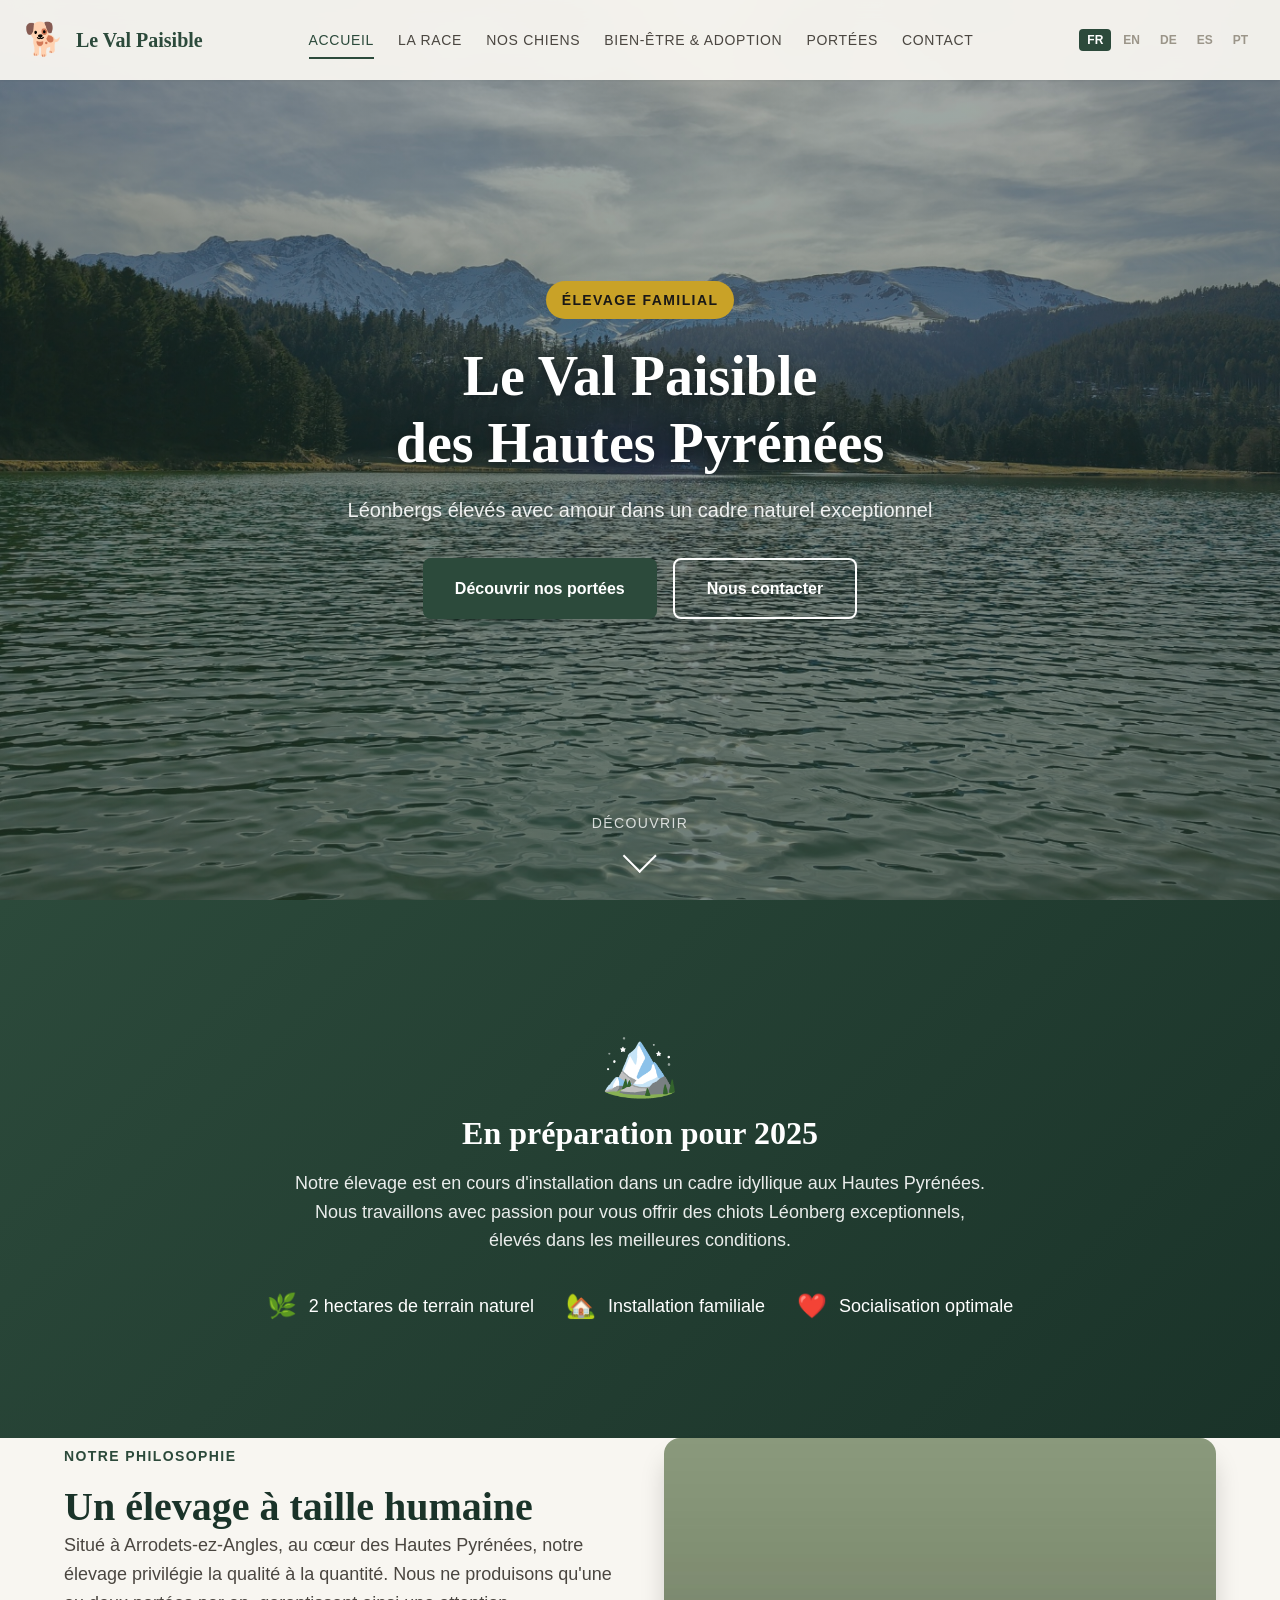
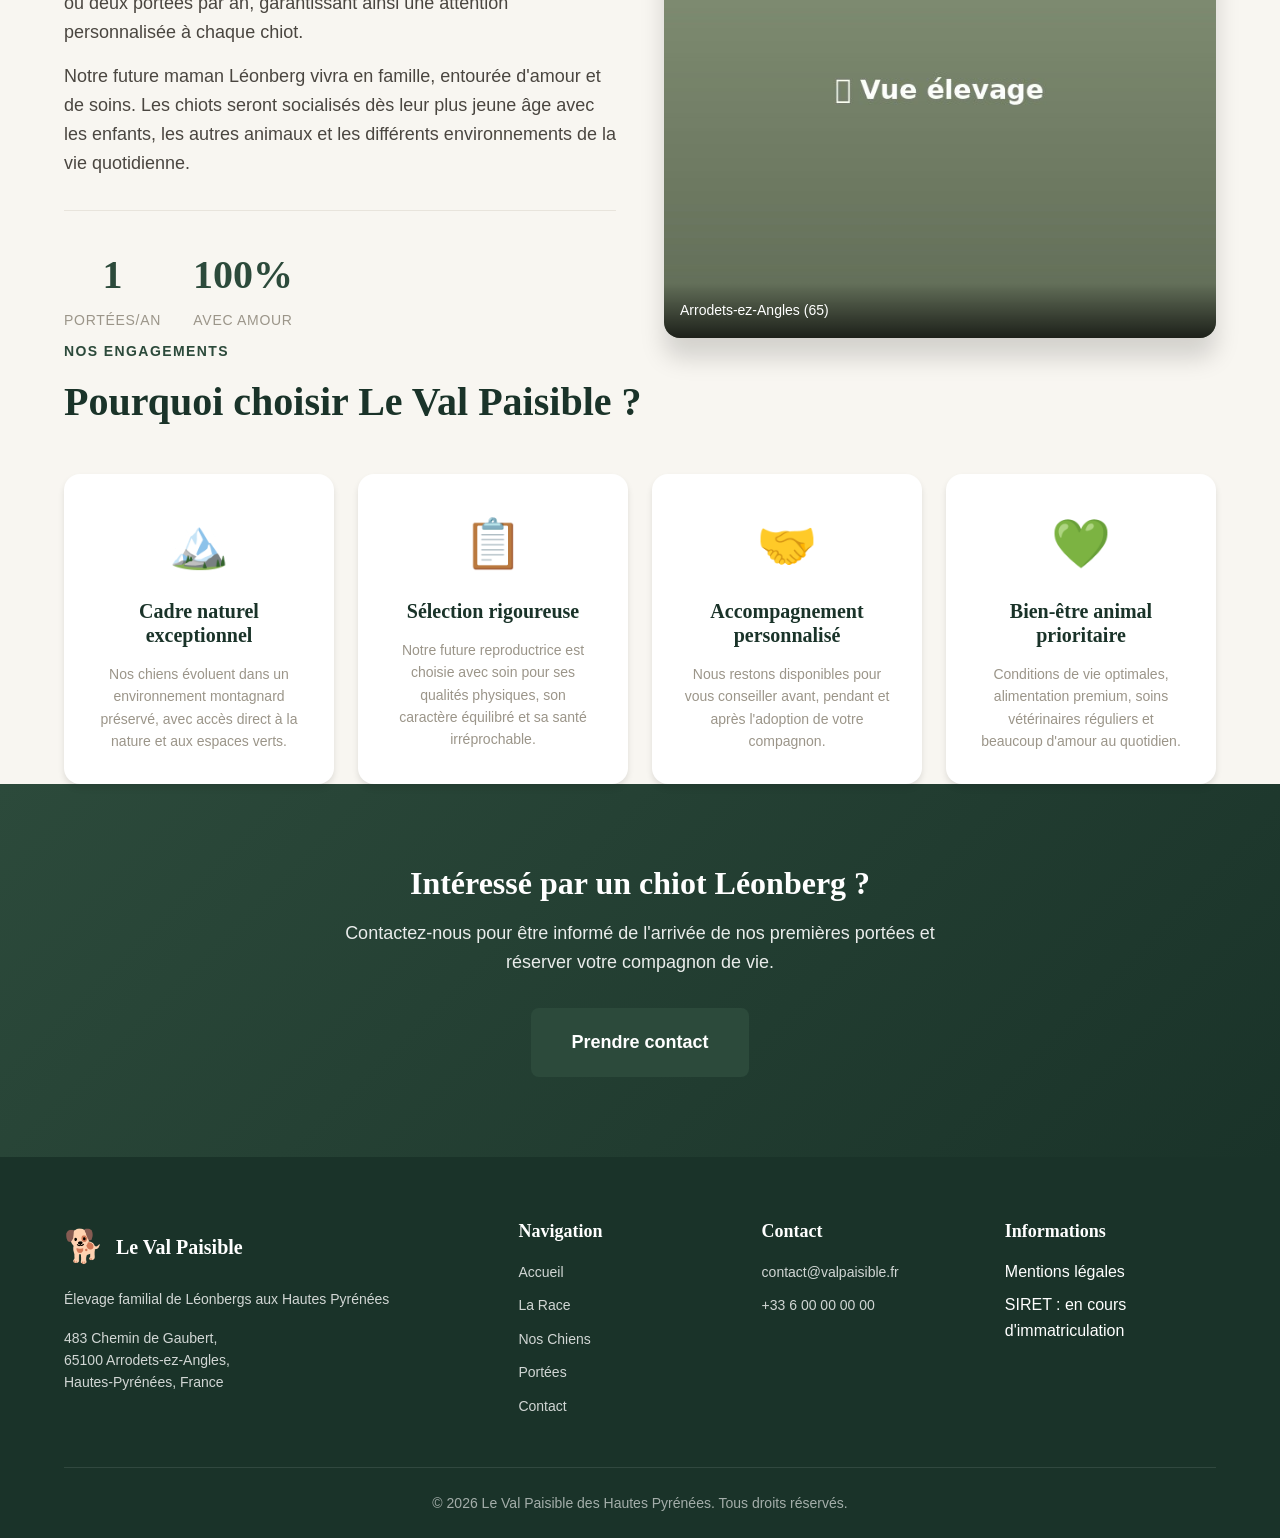
==== commit efc466ca: "Update index.html" ====
--- a/index.html
+++ b/index.html
@@ -4,12 +4,12 @@
     <meta charset="UTF-8">
     <meta name="viewport" content="width=device-width, initial-scale=1.0">
     <title>Le Val Paisible des Hautes Pyrénées - Élevage Léonberg</title>
-    <meta name="description" content="Élevage familial de Léonbergs aux Hautes Pyrénées. Chiots disponibles en 2025. Sélection, bien-être et socialisation dans un cadre naturel exceptionnel.">
+    <meta name="description" content="Élevage familial de Léonbergs aux Hautes Pyrénées. Chiots disponibles en 2026. Sélection, bien-être et socialisation dans un cadre naturel exceptionnel.">
     <meta name="keywords" content="léonberg, élevage, chiots, Hautes Pyrénées, chien de race, Arrodets-ez-Angles">
     
     <!-- Open Graph -->
     <meta property="og:title" content="Le Val Paisible des Hautes Pyrénées - Élevage Léonberg">
-    <meta property="og:description" content="Élevage familial de Léonbergs aux Hautes Pyrénées. Chiots disponibles en 2025.">
+    <meta property="og:description" content="Élevage familial de Léonbergs aux Hautes Pyrénées. Chiots disponibles en 2026.">
     <meta property="og:type" content="website">
     <meta property="og:url" content="https://val-paisible-leonberg.github.io/index.html">
     <meta property="og:image" content="images/placeholder-og-image.jpg">
@@ -99,7 +99,7 @@
         <div class="container">
             <div class="preparation-badge-large">
                 <span class="badge-icon">🏔️</span>
-                <h2 data-i18n="prep_title">En préparation pour 2025</h2>
+                <h2 data-i18n="prep_title">En préparation pour 2026</h2>
                 <p data-i18n="prep_text">Notre élevage est en cours d'installation dans un cadre idyllique aux Hautes Pyrénées. Nous travaillons avec passion pour vous offrir des chiots Léonberg, élevés dans les meilleures conditions.</p>
                 <div class="prep-features">
                     <div class="prep-feature">
@@ -234,7 +234,7 @@
                 </div>
             </div>
             <div class="footer-bottom">
-                <p>&copy; 2025 Le Val Paisible des Hautes Pyrénées. <span data-i18n="footer_rights">Tous droits réservés.</span></p>
+                <p>&copy; 2026 Le Val Paisible des Hautes Pyrénées. <span data-i18n="footer_rights">Tous droits réservés.</span></p>
             </div>
         </div>
     </footer>
